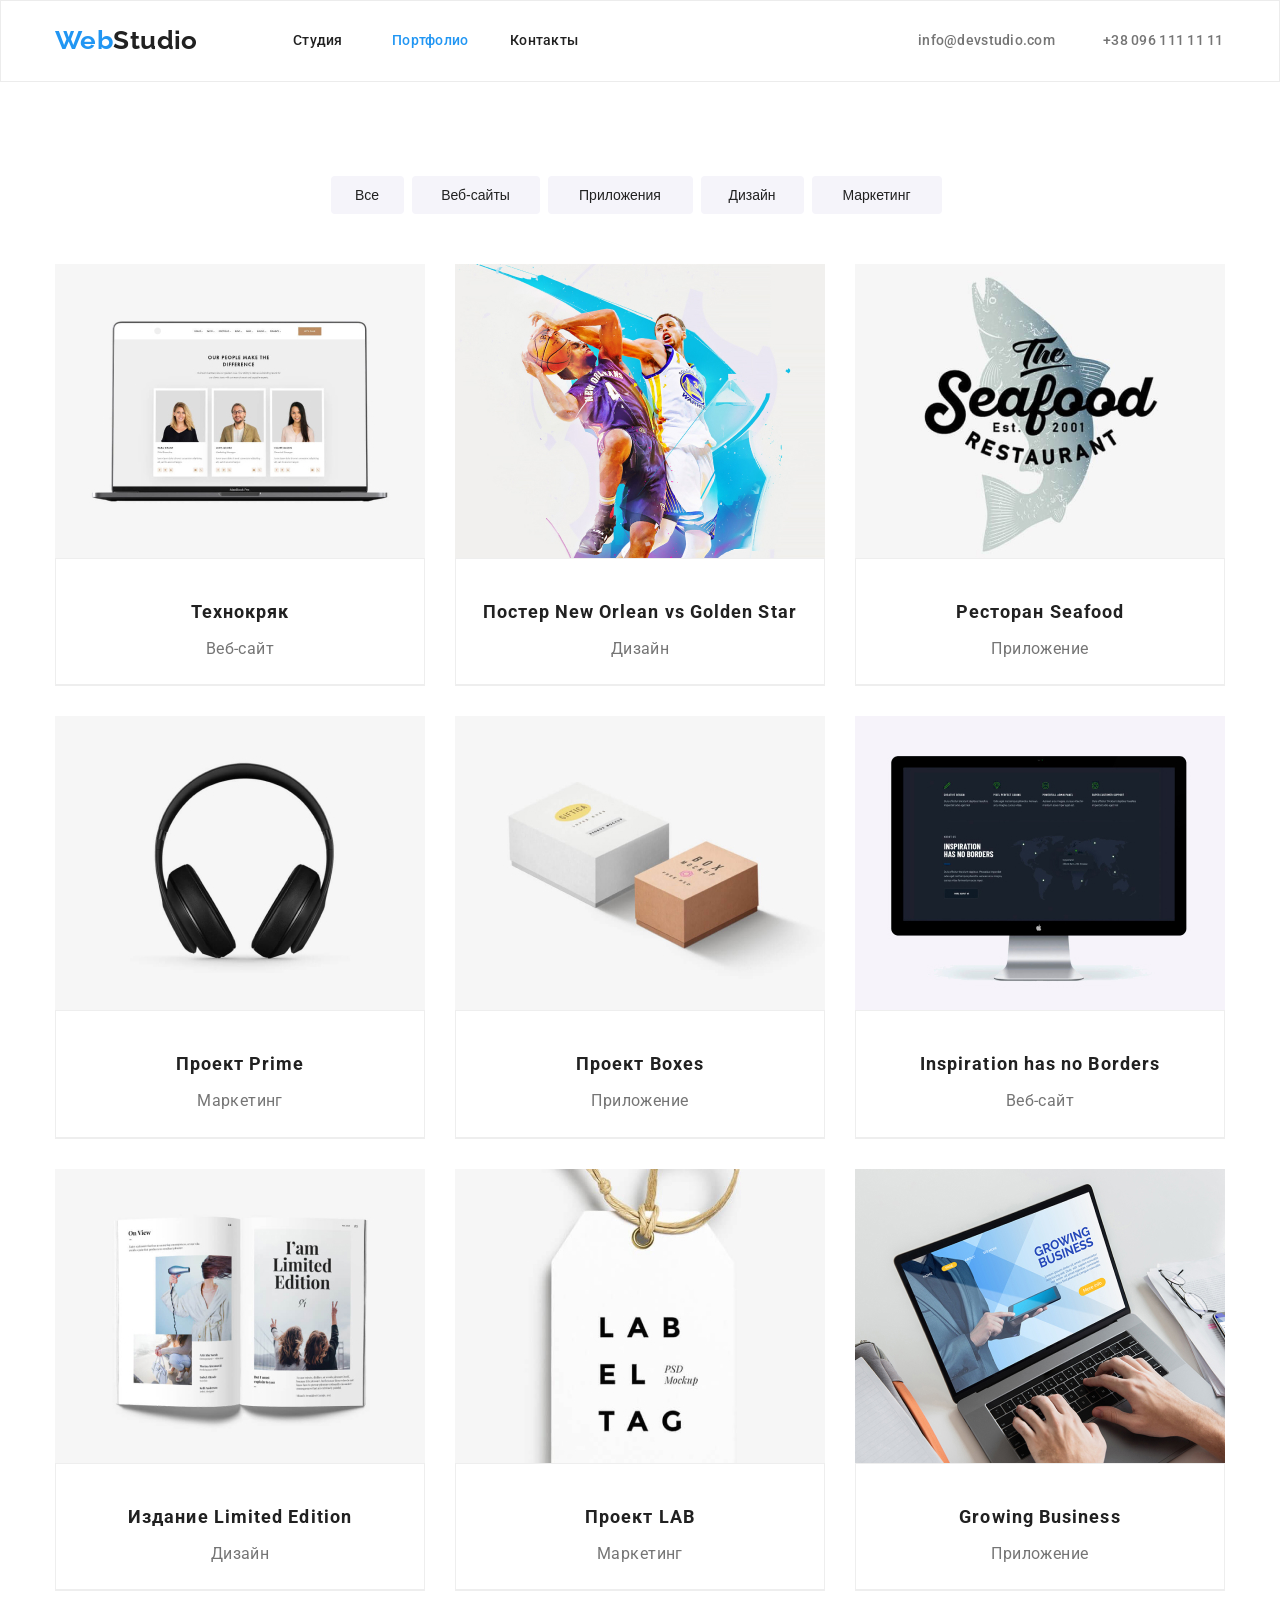
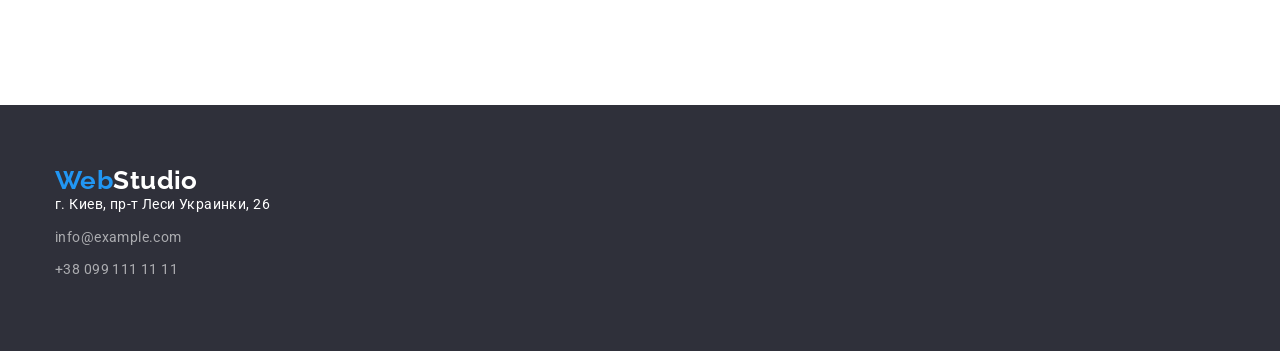
==== portfolio.html @ d8326d00 "Добавляет свойства проекту flexbox" ====
<!DOCTYPE html>
<html lang="ru">

<head>
  <meta charset="UTF-8">
  <meta http-equiv="X-UA-Compatible" content="IE=edge">
  <meta name="viewport" content="width=device-width, initial-scale=1.0">
  <title>Document</title>
  <link href="https://fonts.googleapis.com/css2?family=Raleway:wght@700&family=Roboto:wght@400;500;700;900&display=swap"
    rel="stylesheet">
  <link rel="stylesheet" href="https://cdnjs.cloudflare.com/ajax/libs/modern-normalize/1.1.0/modern-normalize.min.css">
  <link rel="stylesheet" href="./css/styles.css">
</head>

<body>
    <!-- Шапка сайта -->
    <header class="page-header">
      <div class="container">
        <div class="nav-container">
          <nav class="navbar">
            <a href="#" class="logo">
              <span class="logo-web">Web</span><span class="logo-studio">Studio</span>
            </a>
            <ul class="site-nav list">
              <li class="site-nav-studio"><a href="./index.html" class="site-nav-link">Студия</a></li>
              <li class="site-nav-portfolio"><a href="./portfolio.html" class="site-nav-link current">Портфолио</a></li>
              <li class="site-nav-contacts"><a href="" class="site-nav-link">Контакты</a></li>
            </ul>
          </nav>
          <div class="auth-nav-container">
            <ul class="auth-nav list">
              <li class="mail-auth-nav"><a href="mailto:info@devstudio.com" class="auth-nav-link">info@devstudio.com</a>
              </li>
              <li class="tel-auth-nav"><a href="tel:+380961111111" class="auth-nav-link">+38 096 111 11 11</a></li>
            </ul>
          </div>
        </div>
    
      </div>
    </header>
    <!-- Основная часть -->
    <main>
      <!-- Портфолио работ -->
      <section class="main">
        <div class="portfolio container">
          <h1 class="visually-hidden">Портфолио работ</h1>
          <ul class="filter list">
            <li><button type="button" class="filter-button button-all">Все</button></li>
            <li>
              <button type="button" class="filter-button button-web">Веб-сайты</button>
            </li>
            <li>
              <button type="button" class="filter-button button-annexes">Приложения</button>
            </li>
            <li><button type="button" class="filter-button button-design">Дизайн</button></li>
            <li>
              <button type="button" class="filter-button buttom-marketing">Маркетинг</button>
            </li>
          </ul>
          <ul class="portfolio-work list">
            <li class="portfolio-item">
              <article class="card">
              <a href="" class="portfolio-work-link">
                <div class="card-thumb">
                  <img
                  src="./images/imgport.jpg"
                  alt="Технокряк" width="380"
                />
                </div>
                <div class="card-content">
                  <h2 class="portfolio-work-title">Технокряк</h2>
                  <p class="portfolio-work-text">Веб-сайт</p>
                </div>
              </a>
              </article>
            </li>
            <li class="portfolio-item">
              <article class="card">
              <a href="" class="portfolio-work-link">
                <div class="card-thumb">
                <img
                  src="./images/imgport(1).jpg"
                  alt="Постер New Orlean vs Golden Star" width="380"
                />
                </div>
                <div class="card-content">
                <h2 class="portfolio-work-title">Постер New Orlean vs Golden Star</h2>
                <p class="portfolio-work-text">Дизайн</p>
                </div>
              </a>
              </article>
            </li>
            <li class="portfolio-item">
              <article class="card">
              <a href="" class="portfolio-work-link">
                <div class="card-thumb">
                <img
                  src="./images/imgport(2).jpg"
                  alt="Ресторан Seafood" width="380"
                />
                </div>
                <div class="card-content">
                <h2 class="portfolio-work-title">Ресторан Seafood</h2>
                <p class="portfolio-work-text">Приложение</p>
                </div>
              </a>
              </article>
            </li>
            <li class="portfolio-item">
              <article class="card">
              <a href="" class="portfolio-work-link">
                <div class="card-thumb">
                <img
                  src="./images/imgport(3).jpg"
                  alt="Проект Prime" width="380"
                />
                </div>
                <div class="card-content">
                <h2 class="portfolio-work-title">Проект Prime</h2>
                <p class="portfolio-work-text">Маркетинг</p>
               </div>
              </a>
              </article>
            </li>
            <li class="portfolio-item">
              <article class="card">
              <a href="" class="portfolio-work-link">
                <div class="card-thumb">
                <img
                  src="./images/imgport(4).jpg"
                  alt="Проект Boxes" width="380"
                />
                </div>
                <div class="card-content">
                <h2 class="portfolio-work-title">Проект Boxes</h2>
                <p class="portfolio-work-text">Приложение</p>
                </div>
              </a>
              </article>
            </li>
            <li class="portfolio-item">
              <article class="card">
              <a href="" class="portfolio-work-link">
                <div class="card-thumb">
                <img
                  src="./images/imgport(5).jpg"
                  alt="Inspiration has no Borders" width="380"
                />
                </div>
                <div class="card-content">
                <h2 class="portfolio-work-title">Inspiration has no Borders</h2>
                <p class="portfolio-work-text">Веб-сайт</p>
                </div>
              </a>
              </article>
            </li>
            <li class="portfolio-item">
              <article class="card">
              <a href="" class="portfolio-work-link">
                <div class="card-thumb">
                <img
                  src="./images/imgport(6).jpg"
                  alt="Издание Limited Edition" width="380"
                />
                </div>
                <div class="card-content">
                <h2 class="portfolio-work-title">Издание Limited Edition</h2>
                <p class="portfolio-work-text">Дизайн</p>
                </div>
              </a>
              </article>
            </li>
            <li class="portfolio-item">
              <article class="card">
              <a href="" class="portfolio-work-link">
                <div class="card-thumb">
                <img
                  src="./images/imgport7).jpg"
                  alt="Проект LAB" width="380"
                />
                </div>
                <div class="card-content">
                <h2 class="portfolio-work-title">Проект LAB</h2>
                <p class="portfolio-work-text">Маркетинг</p>
                </div>
              </a>
              </article>
            </li>
            <li class="portfolio-item">
              <article class="card">
              <a href="" class="portfolio-work-link">
                <div class="card-thumb">
                <img
                  src="./images/imgport(8).jpg"
                  alt="Growing Business" width="380"
                />
                </div>
                <div class="card-content">
                <h2 class="portfolio-work-title">Growing Business</h2>
                <p class="portfolio-work-text">Приложение</p>
                </div>
              </a>
              </article>
            </li>
          </ul>
        </div>
      </section>
    </main>
      <!-- Подвал сайта -->
      <footer class="footer">
        <div class="container">
          <a href="" class="logo footer-logo">
            <span class="footer-logo-web">Web</span><span class="footer-logo-studio">Studio</span>
          </a>
          <address>
            <ul class="address list">
              <li class="address-item">г. Киев, пр-т Леси Украинки, 26</li>
              <li><a href="mailto:info@example.com " class="address-link">info@example.com</a></li>
              <li><a href="tel:+380991111111" class="address-link">+38 099 111 11 11</a></li>
            </ul>
          </address>
        </div>
      </footer>
  </body>
</html>
---- css/styles.css ----
/* основной цвет текста #757575; */
/* Вторичный текст #212121 */
/* текст акцента #2196F3; */
/* текст заголовка первой секции #FFFFFF; */
/* текст мейла и телефона в футере color: rgba(255, 255, 255, 0.6)  */

:root {
  --primery-text-color: #757575;
  --title-text-color: #212121;
  --accent-text: #2196f3;
  --primery-white-color: #ffffff;
  --primery-bc-color: #ffffff;
  --secondary-bc-color: #2f303a;
  --card-set-gap: 30px;
}

body {
  background-color: var(--primery-bc-color);
  color: var(--primery-text-color);
  font-family: Roboto, sans-serif;
  letter-spacing: 0.03em;
  font-size: 14px;
  line-height: 1.14;
}

.container {
  width: 1200px;
  padding-right: 15px;
  padding-left: 15px;
  margin-left: auto;
  margin-right: auto;
}

img {
  display: block;
  max-width: 100%;
  height: auto;
}

.list {
  list-style: none;
  padding: 0;
  margin: 0;
}

.page-header {
  background-color: var(--primery-bc-color);
  border: 1px solid #ececec;
}

/* Logo */
.logo {
  font-family: Raleway;
  font-weight: bold;
  font-size: 26px;
  line-height: 1.2;
  text-decoration: none;
  margin-top: 0;
  margin-right: 93px;
  margin-bottom: 0;
  width: 145px;
  height: 31px;
}

.logo-web {
  color: var(--accent-text);
}

.logo-studio {
  color: var(--title-text-color);
}
/* Navbar */
.nav-container {
  padding-top: 24px;
  padding-bottom: 25px;
  display: flex;
  justify-content: space-between;
  align-items: center;
}

.navbar {
  display: flex;
  align-items: center;
  height: 31px;
}

/* Site nav */
.site-nav {
  display: flex;
}

.site-nav-studio {
  width: 49px;
  height: 16px;
  margin-right: 50px;
}

.site-nav-portfolio {
  width: 77px;
  height: 16px;
  margin-right: 50px;
}

.site-nav-portfolio {
  width: 68px;
  height: 16px;
}

.site-nav-link {
  color: var(--title-text-color);
  font-weight: 500;
  letter-spacing: 0.02em;
  text-decoration: none;
}

.site-nav-link:hover,
.site-nav-link:focus {
  color: var(--accent-text);
}

.site-nav-link.current {
  color: var(--accent-text);
}

/* Auth-nav */

.auth-nav {
  display: inline-block;
  display: flex;
  height: 16px;
}

.mail-auth-nav {
  width: 135px;
  height: 16px;
  margin-left: 331px;
}

.tel-auth-nav {
  width: 122px;
  height: 16px;
  margin-left: 50px;
}

.auth-nav-link {
  color: var(--primery-text-color);

  font-weight: 500;
  letter-spacing: 0.02em;
  text-decoration: none;

  height: 16px;
}

.auth-nav-link:hover,
.auth-nav-link:focus {
  color: var(--accent-text);
}
/* Hero */
.hero {
  background-color: var(--secondary-bc-color);
  text-align: center;
}

.hero-title {
  color: var(--primery-white-color);
  font-weight: 900;
  font-size: 44px;
  line-height: 1.4;

  letter-spacing: 0.06em;
  text-transform: uppercase;

  width: 696px;
  padding-top: 200px;
  margin: auto;
}

.hero-button {
  padding-bottom: 210px;
  margin-top: 30px;
}

/* Features */
.section-features {
  padding-top: 94px;
  padding-bottom: 94px;
}

.features {
  display: flex;
}

.feature-title {
  color: var(--title-text-color);

  font-weight: bold;
  text-transform: uppercase;

  margin-top: 0;
  margin-bottom: 10px;

  width: 270px;
}

.feature-text {
  font-size: 14px;
  line-height: 1.7;
  margin-top: 0;
  margin-bottom: 0;
  width: 270px;
  margin-right: 30px;
}

.visually-hidden {
  position: absolute;
  clip: rect(0 0 0 0);
  width: 1px;
  height: 1px;
  margin: -1px;
}

/* Section */

.section-title {
  color: var(--title-text-color);
  font-weight: bold;
  font-size: 36px;
  line-height: 1.16;
  text-align: center;

  margin-top: 0;
  margin-bottom: 0;
}

/* Work */

.section-work {
  padding-bottom: 94px;
}

.work {
  display: flex;
}

.img-work {
  margin-top: 50px;
  margin-right: 30px;
}

/* Team */
.section-team {
  background-color: #f5f4fa;
  padding-top: 94px;
  padding-bottom: 94px;
}

.team {
  display: flex;
}

.team-item {
  margin-top: 50px;
  margin-right: 30px;
  text-align: center;
}
.section-team-title {
  color: var(--title-text-color);
  font-weight: 500;
  font-size: 16px;
  line-height: 1.18;
  margin-top: 30px;
}

.section-team-text {
  font-size: 16px;
  line-height: 1.18;
  margin-top: 10px;
  margin-bottom: 0;
}

/* Footer */
.footer {
  background-color: var(--secondary-bc-color);
}

.footer-logo {
  display: inline-block;
  padding-top: 60px;
  margin-bottom: 20px;
}

.footer-logo-web {
  color: var(--accent-text);
}

.footer-logo-studio {
  color: var(--primery-white-color);
}

.address-item {
  color: var(--primery-white-color);

  font-style: normal;
  font-size: 14px;
  line-height: 1.7;
  margin-bottom: 9px;
}

.address-link {
  display: inline-block;
  color: rgba(255, 255, 255, 0.6);

  font-style: normal;
  font-size: 14px;
  line-height: 1.7;
  text-decoration: none;

  margin-bottom: 9px;
}

.address-link:hover,
.address-link:focus {
  color: var(--accent-text);
}
address {
  margin-left: 0;
  margin-right: 0;
  padding-bottom: 60px;
}
/* Button */

button {
  font-family: inherit Roboto, sans-serif;
  cursor: pointer;
}

.button {
  display: inline-block;

  background-color: var(--accent-text);
  color: var(--primery-white-color);

  font-weight: bold;
  font-size: 16px;
  line-height: 1.9;
  letter-spacing: 0.06em;

  padding: 10px 32px;
  min-width: 200px;
  border-radius: 4px;
}

/* Portfolio */

.main {
  background-color: var(--primery-bc-color);
  margin: 0;
  padding-top: 94px;
  padding-bottom: 114px;
}

.filter {
  display: flex;
  justify-content: center;
  margin-bottom: 50px;
}

.filter-button {
  background-color: #f5f4fa;
  color: var(--title-text-color);
  height: 38px;
  margin-right: 8px;
  padding: 6px 22px;
  border-radius: 4px;
  border: none;
}

.button-all {
  width: 73px;
}

.button-web {
  width: 128px;
}

.button-annexes {
  width: 145px;
}

.button-design {
  width: 103px;
}

.buttom-marketing {
  width: 130px;
}

.filter-button:hover,
.filter-button:focus {
  background-color: var(--accent-text);
  color: var(--primery-white-color);
}

.portfolio-work {
  padding: 0;
  margin: 0;
  display: flex;
  flex-wrap: wrap;
  text-align: center;
  margin-left: calc(-1 * var(--card-set-gap));
  margin-bottom: calc(-1 * var(--card-set-gap));
}

.portfolio-work .portfolio-item {
  flex-basis: calc(100% / 3 - var(--card-set-gap));

  margin-left: var(--card-set-gap);
  margin-bottom: var(--card-set-gap);

  border-bottom: 1px solid #eeeeee;
}

.portfolio-work-link {
  text-decoration: none;
}

.portfolio-work-title {
  color: var(--title-text-color);
  font-weight: bold;
  font-size: 18px;
  line-height: 2;
  letter-spacing: 0.06em;
  margin-bottom: 4px;
}

.portfolio-work-text {
  color: var(--primery-text-color);

  font-size: 16px;
  line-height: 1.9;
  margin-top: 0;
  margin-bottom: 0;
}

.card {
}

.card-content {
  padding: 20px 24px;
  border: 1px solid #eeeeee;
  box-sizing: border-box;
}
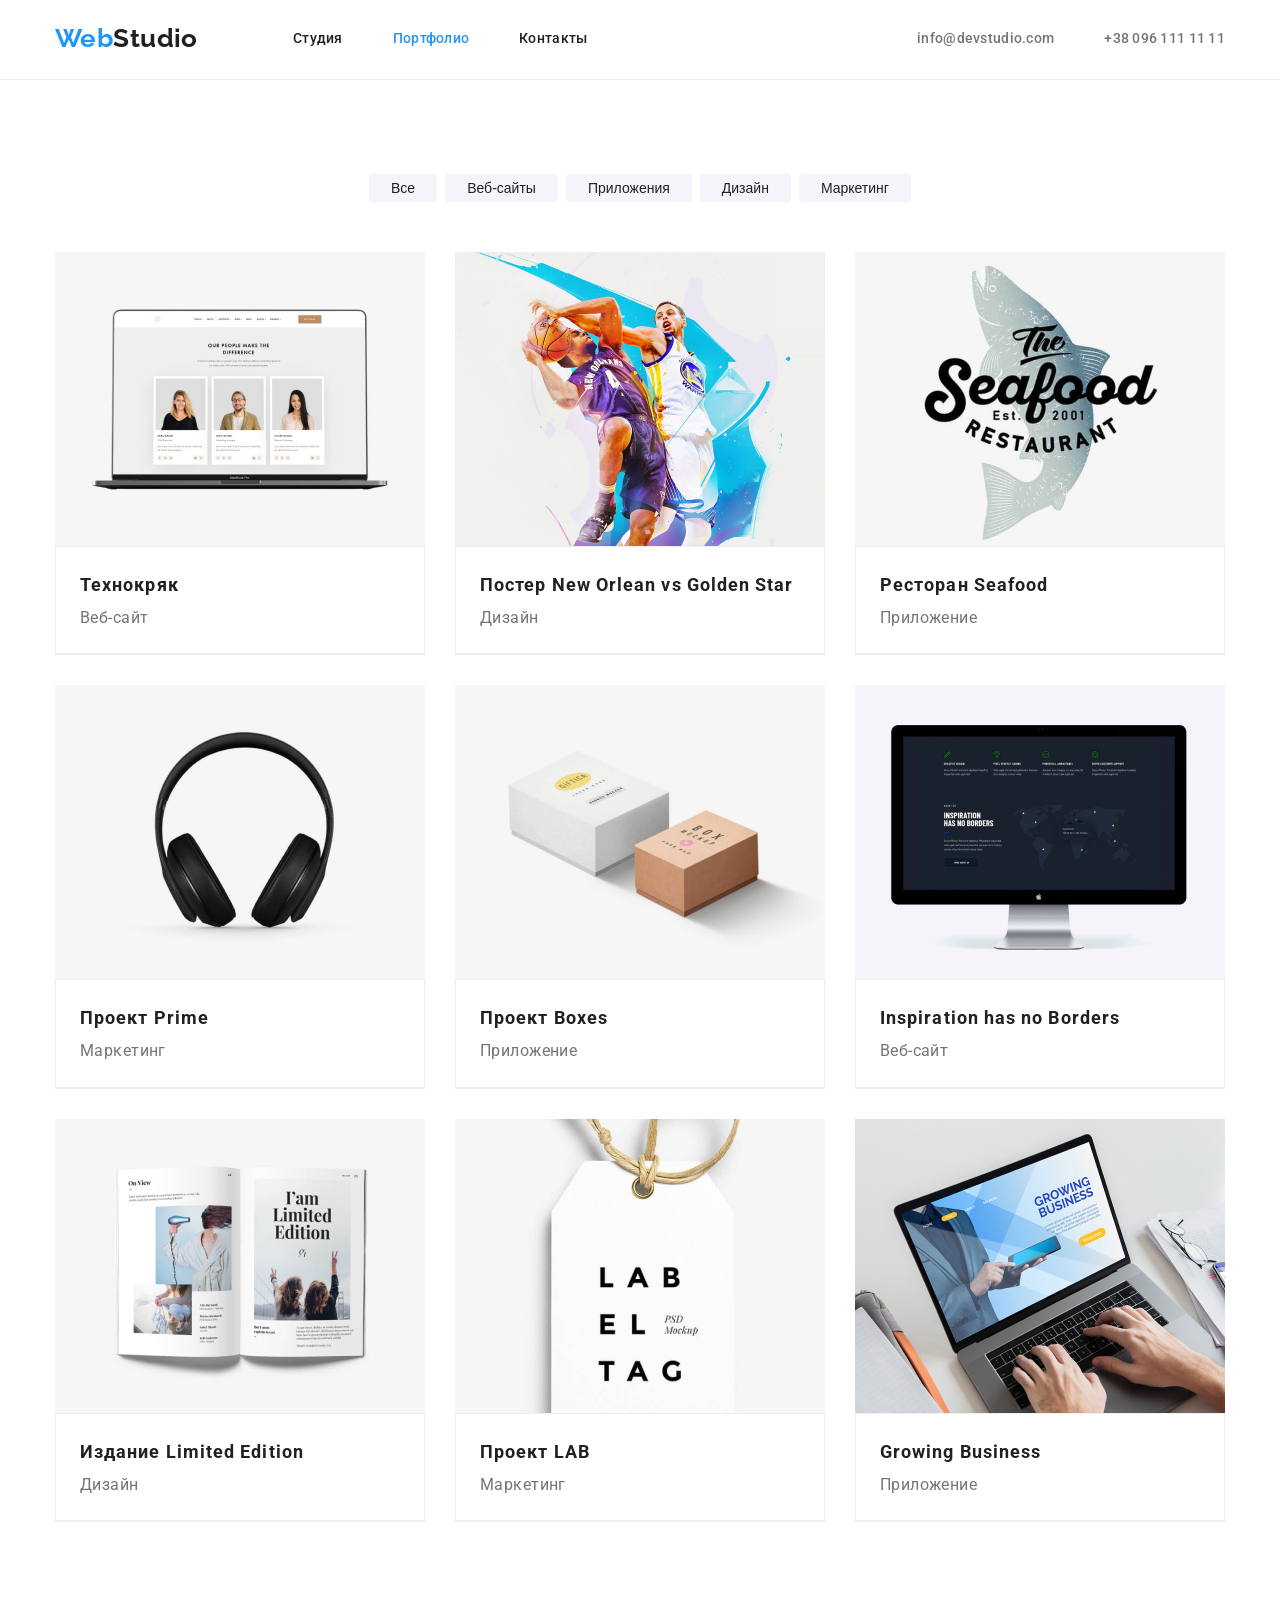
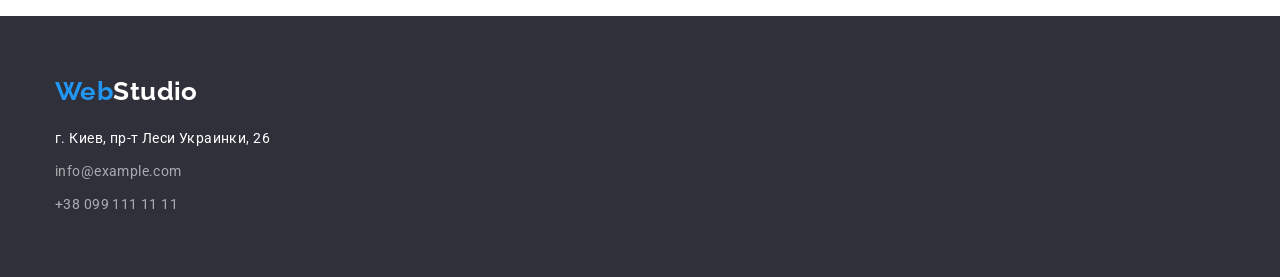
==== commit 0b50bd98: "Добавляет проекту flexbox ИСПРАВЛЕННЫЙ" ====
--- a/portfolio.html
+++ b/portfolio.html
@@ -15,49 +15,46 @@
 <body>
     <!-- Шапка сайта -->
     <header class="page-header">
-      <div class="container">
-        <div class="nav-container">
-          <nav class="navbar">
-            <a href="#" class="logo">
-              <span class="logo-web">Web</span><span class="logo-studio">Studio</span>
-            </a>
-            <ul class="site-nav list">
-              <li class="site-nav-studio"><a href="./index.html" class="site-nav-link">Студия</a></li>
-              <li class="site-nav-portfolio"><a href="./portfolio.html" class="site-nav-link current">Портфолио</a></li>
-              <li class="site-nav-contacts"><a href="" class="site-nav-link">Контакты</a></li>
-            </ul>
-          </nav>
-          <div class="auth-nav-container">
-            <ul class="auth-nav list">
-              <li class="mail-auth-nav"><a href="mailto:info@devstudio.com" class="auth-nav-link">info@devstudio.com</a>
-              </li>
-              <li class="tel-auth-nav"><a href="tel:+380961111111" class="auth-nav-link">+38 096 111 11 11</a></li>
-            </ul>
-          </div>
-        </div>
+      <div class="container nav-container">
+        <nav class="navbar">
+          <a href="#" class="logo">
+            <span class="logo-web">Web</span><span class="logo-studio">Studio</span>
+          </a>
+          <ul class="site-nav">
+            <li class="site-nav-item"><a href="./index.html" class="site-nav-link">Студия</a></li>
+            <li class="site-nav-item"><a href="./portfolio.html" class="site-nav-link current">Портфолио</a></li>
+            <li class="site-nav-item"><a href="" class="site-nav-link">Контакты</a></li>
+          </ul>
+        </nav>
+        <ul class="auth-nav">
+          <li class="auth-nav-item"><a href="mailto:info@devstudio.com" class="auth-nav-link">info@devstudio.com</a></li>
+          <li class="auth-nav-item"><a href="tel:+380961111111" class="auth-nav-link">+38 096 111 11 11</a></li>
+        </ul>
     
       </div>
     </header>
     <!-- Основная часть -->
     <main>
       <!-- Портфолио работ -->
-      <section class="main">
-        <div class="portfolio container">
+      <section class="section">
+        <div class="container">
           <h1 class="visually-hidden">Портфолио работ</h1>
-          <ul class="filter list">
-            <li><button type="button" class="filter-button button-all">Все</button></li>
-            <li>
-              <button type="button" class="filter-button button-web">Веб-сайты</button>
-            </li>
-            <li>
-              <button type="button" class="filter-button button-annexes">Приложения</button>
-            </li>
-            <li><button type="button" class="filter-button button-design">Дизайн</button></li>
-            <li>
-              <button type="button" class="filter-button buttom-marketing">Маркетинг</button>
+          <ul class="filter">
+            <li class="filter-item">
+              <button type="button" class="filter-button">Все</button></li>
+            <li class="filter-item">
+              <button type="button" class="filter-button">Веб-сайты</button>
+            </li>
+            <li class="filter-item">
+              <button type="button" class="filter-button">Приложения</button>
+            </li>
+            <li class="filter-item">
+              <button type="button" class="filter-button">Дизайн</button></li>
+            <li class="filter-item">
+              <button type="button" class="filter-button">Маркетинг</button>
             </li>
           </ul>
-          <ul class="portfolio-work list">
+          <ul class="portfolio-work">
             <li class="portfolio-item">
               <article class="card">
               <a href="" class="portfolio-work-link">
@@ -213,10 +210,10 @@
             <span class="footer-logo-web">Web</span><span class="footer-logo-studio">Studio</span>
           </a>
           <address>
-            <ul class="address list">
+            <ul class="address">
               <li class="address-item">г. Киев, пр-т Леси Украинки, 26</li>
-              <li><a href="mailto:info@example.com " class="address-link">info@example.com</a></li>
-              <li><a href="tel:+380991111111" class="address-link">+38 099 111 11 11</a></li>
+              <li class="address-item"><a href="mailto:info@example.com " class="address-link">info@example.com</a></li>
+              <li class="address-item"><a href="tel:+380991111111" class="address-link">+38 099 111 11 11</a></li>
             </ul>
           </address>
         </div>
--- a/css/styles.css
+++ b/css/styles.css
@@ -23,6 +23,13 @@
   line-height: 1.14;
 }
 
+h1,
+h2,
+h3,
+p {
+  margin: 0;
+}
+
 .container {
   width: 1200px;
   padding-right: 15px;
@@ -37,15 +44,20 @@
   height: auto;
 }
 
-.list {
+ul {
   list-style: none;
   padding: 0;
   margin: 0;
 }
 
 .page-header {
-  background-color: var(--primery-bc-color);
-  border: 1px solid #ececec;
+  border-bottom: 1px solid #ececec;
+  height: 80px;
+  display: flex;
+}
+
+a {
+  text-decoration: none;
 }
 
 /* Logo */
@@ -54,12 +66,8 @@
   font-weight: bold;
   font-size: 26px;
   line-height: 1.2;
-  text-decoration: none;
-  margin-top: 0;
   margin-right: 93px;
-  margin-bottom: 0;
   width: 145px;
-  height: 31px;
 }
 
 .logo-web {
@@ -81,36 +89,23 @@
 .navbar {
   display: flex;
   align-items: center;
-  height: 31px;
 }
 
 /* Site nav */
 .site-nav {
   display: flex;
-}
-
-.site-nav-studio {
-  width: 49px;
-  height: 16px;
-  margin-right: 50px;
-}
-
-.site-nav-portfolio {
-  width: 77px;
-  height: 16px;
-  margin-right: 50px;
-}
-
-.site-nav-portfolio {
-  width: 68px;
-  height: 16px;
+  margin: 0;
 }
 
 .site-nav-link {
   color: var(--title-text-color);
   font-weight: 500;
   letter-spacing: 0.02em;
-  text-decoration: none;
+  margin-bottom: 40px;
+}
+
+.site-nav-item:not(:last-child) {
+  margin-right: 50px;
 }
 
 .site-nav-link:hover,
@@ -125,31 +120,18 @@
 /* Auth-nav */
 
 .auth-nav {
-  display: inline-block;
-  display: flex;
-  height: 16px;
-}
-
-.mail-auth-nav {
-  width: 135px;
-  height: 16px;
-  margin-left: 331px;
-}
-
-.tel-auth-nav {
-  width: 122px;
-  height: 16px;
-  margin-left: 50px;
+  display: flex;
+  margin-left: auto;
+}
+
+.auth-nav-item:not(:last-child) {
+  margin-right: 50px;
 }
 
 .auth-nav-link {
   color: var(--primery-text-color);
-
   font-weight: 500;
   letter-spacing: 0.02em;
-  text-decoration: none;
-
-  height: 16px;
 }
 
 .auth-nav-link:hover,
@@ -160,6 +142,10 @@
 .hero {
   background-color: var(--secondary-bc-color);
   text-align: center;
+  padding-top: 200px;
+  padding-bottom: 280px;
+  padding-right: 0;
+  padding-left: 0;
 }
 
 .hero-title {
@@ -167,49 +153,38 @@
   font-weight: 900;
   font-size: 44px;
   line-height: 1.4;
-
   letter-spacing: 0.06em;
   text-transform: uppercase;
-
   width: 696px;
-  padding-top: 200px;
-  margin: auto;
-}
-
-.hero-button {
-  padding-bottom: 210px;
+  margin-left: auto;
+  margin-right: auto;
+  margin-top: 0;
+  margin-bottom: 0;
+}
+
+.button {
   margin-top: 30px;
 }
 
 /* Features */
-.section-features {
-  padding-top: 94px;
-  padding-bottom: 94px;
-}
-
 .features {
   display: flex;
 }
 
+.feature-item:not(:last-child) {
+  margin-right: 30px;
+}
+
 .feature-title {
   color: var(--title-text-color);
-
-  font-weight: bold;
+  font-weight: 700;
   text-transform: uppercase;
-
-  margin-top: 0;
   margin-bottom: 10px;
-
-  width: 270px;
 }
 
 .feature-text {
   font-size: 14px;
   line-height: 1.7;
-  margin-top: 0;
-  margin-bottom: 0;
-  width: 270px;
-  margin-right: 30px;
 }
 
 .visually-hidden {
@@ -222,13 +197,17 @@
 
 /* Section */
 
+.section {
+  padding-bottom: 94px;
+  padding-top: 94px;
+}
+
 .section-title {
   color: var(--title-text-color);
   font-weight: bold;
   font-size: 36px;
   line-height: 1.16;
   text-align: center;
-
   margin-top: 0;
   margin-bottom: 0;
 }
@@ -236,58 +215,70 @@
 /* Work */
 
 .section-work {
-  padding-bottom: 94px;
+  padding-top: 0;
+}
+
+.section-title-work {
+  margin-bottom: 50px;
 }
 
 .work {
-  display: flex;
-}
-
-.img-work {
   margin-top: 50px;
+  display: flex;
+}
+
+.img-work:not(:last-child) {
   margin-right: 30px;
 }
 
 /* Team */
 .section-team {
   background-color: #f5f4fa;
-  padding-top: 94px;
-  padding-bottom: 94px;
 }
 
 .team {
-  display: flex;
-}
-
-.team-item {
   margin-top: 50px;
+  display: flex;
+}
+
+.team-item:not(:last-child) {
   margin-right: 30px;
+}
+
+.section-team-item {
+  padding-top: 30px;
+  padding-bottom: 30px;
+  background: #ffffff;
+  box-shadow: 0px 1px 3px rgba(0, 0, 0, 0.12), 0px 1px 1px rgba(0, 0, 0, 0.14),
+    0px 2px 1px rgba(0, 0, 0, 0.2);
+  border-radius: 0px 0px 4px 4px;
   text-align: center;
 }
+
 .section-team-title {
   color: var(--title-text-color);
   font-weight: 500;
   font-size: 16px;
   line-height: 1.18;
-  margin-top: 30px;
 }
 
 .section-team-text {
   font-size: 16px;
   line-height: 1.18;
   margin-top: 10px;
-  margin-bottom: 0;
 }
 
 /* Footer */
 .footer {
   background-color: var(--secondary-bc-color);
+  padding-top: 60px;
+  padding-bottom: 60px;
 }
 
 .footer-logo {
   display: inline-block;
-  padding-top: 60px;
   margin-bottom: 20px;
+  margin-right: 0;
 }
 
 .footer-logo-web {
@@ -298,10 +289,8 @@
   color: var(--primery-white-color);
 }
 
-.address-item {
-  color: var(--primery-white-color);
-
-  font-style: normal;
+.address-item:not(:last-child) {
+  color: var(--primery-white-color);
   font-size: 14px;
   line-height: 1.7;
   margin-bottom: 9px;
@@ -310,13 +299,8 @@
 .address-link {
   display: inline-block;
   color: rgba(255, 255, 255, 0.6);
-
-  font-style: normal;
   font-size: 14px;
   line-height: 1.7;
-  text-decoration: none;
-
-  margin-bottom: 9px;
 }
 
 .address-link:hover,
@@ -324,9 +308,7 @@
   color: var(--accent-text);
 }
 address {
-  margin-left: 0;
-  margin-right: 0;
-  padding-bottom: 60px;
+  font-style: normal;
 }
 /* Button */
 
@@ -337,15 +319,12 @@
 
 .button {
   display: inline-block;
-
   background-color: var(--accent-text);
   color: var(--primery-white-color);
-
   font-weight: bold;
   font-size: 16px;
   line-height: 1.9;
   letter-spacing: 0.06em;
-
   padding: 10px 32px;
   min-width: 200px;
   border-radius: 4px;
@@ -353,49 +332,24 @@
 
 /* Portfolio */
 
-.main {
-  background-color: var(--primery-bc-color);
-  margin: 0;
-  padding-top: 94px;
-  padding-bottom: 114px;
-}
-
 .filter {
   display: flex;
   justify-content: center;
   margin-bottom: 50px;
 }
 
+.filter-item:not(:last-child) {
+  margin-right: 8px;
+}
+
 .filter-button {
   background-color: #f5f4fa;
   color: var(--title-text-color);
-  height: 38px;
-  margin-right: 8px;
   padding: 6px 22px;
   border-radius: 4px;
   border: none;
 }
 
-.button-all {
-  width: 73px;
-}
-
-.button-web {
-  width: 128px;
-}
-
-.button-annexes {
-  width: 145px;
-}
-
-.button-design {
-  width: 103px;
-}
-
-.buttom-marketing {
-  width: 130px;
-}
-
 .filter-button:hover,
 .filter-button:focus {
   background-color: var(--accent-text);
@@ -403,26 +357,21 @@
 }
 
 .portfolio-work {
-  padding: 0;
-  margin: 0;
   display: flex;
   flex-wrap: wrap;
-  text-align: center;
   margin-left: calc(-1 * var(--card-set-gap));
   margin-bottom: calc(-1 * var(--card-set-gap));
 }
 
 .portfolio-work .portfolio-item {
-  flex-basis: calc(100% / 3 - var(--card-set-gap));
-
+  flex-basis: calc((100% - 90px) / 3);
   margin-left: var(--card-set-gap);
   margin-bottom: var(--card-set-gap);
-
   border-bottom: 1px solid #eeeeee;
 }
 
 .portfolio-work-link {
-  text-decoration: none;
+  display: block;
 }
 
 .portfolio-work-title {
@@ -431,19 +380,12 @@
   font-size: 18px;
   line-height: 2;
   letter-spacing: 0.06em;
-  margin-bottom: 4px;
 }
 
 .portfolio-work-text {
   color: var(--primery-text-color);
-
   font-size: 16px;
   line-height: 1.9;
-  margin-top: 0;
-  margin-bottom: 0;
-}
-
-.card {
 }
 
 .card-content {
